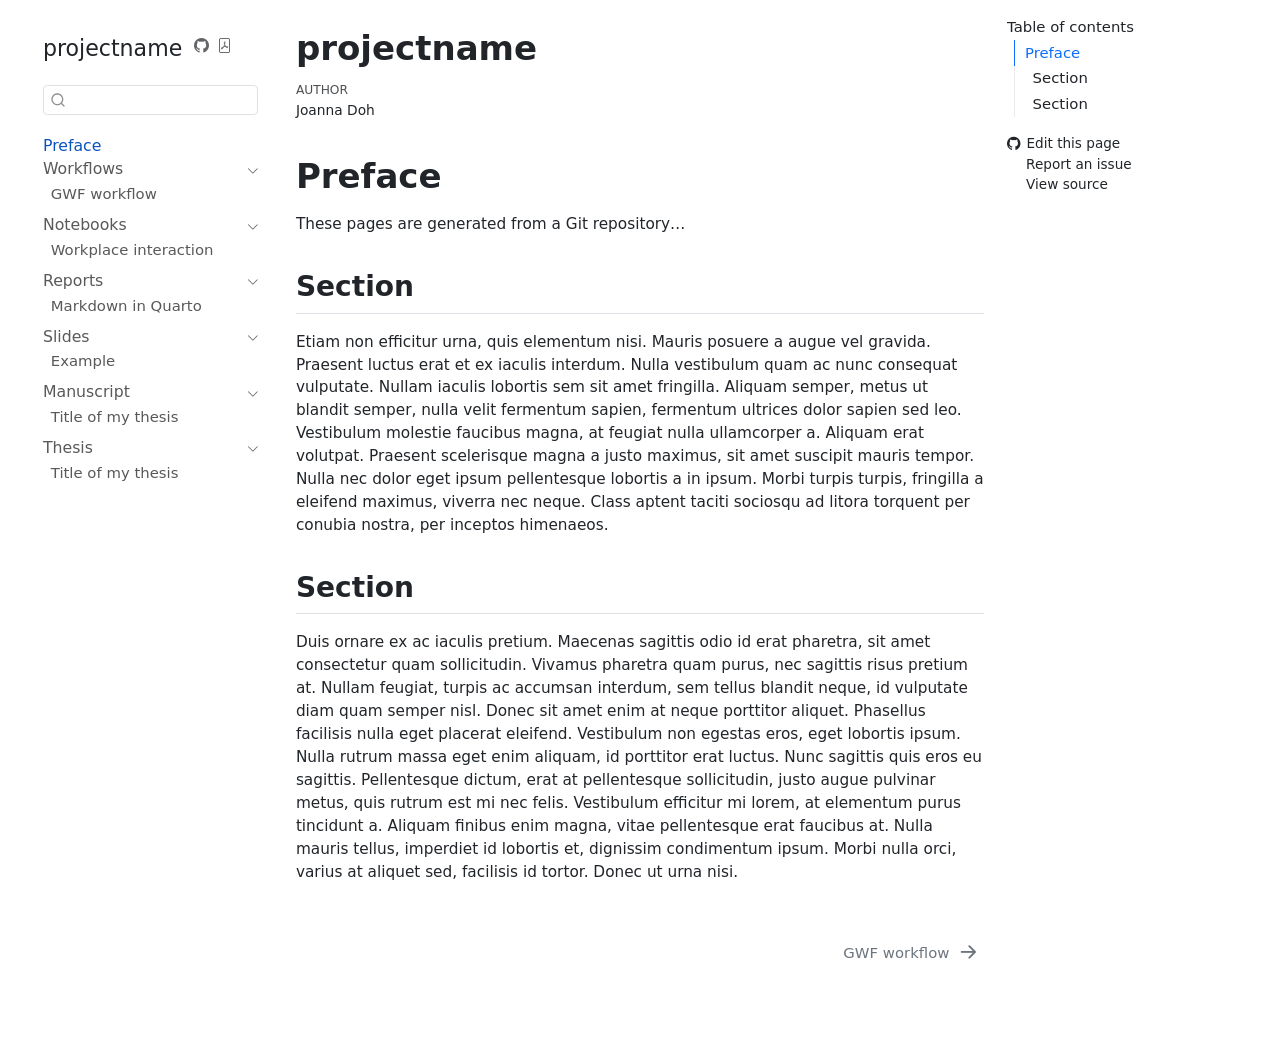
==== index.html @ 57164641 "Initialize gh-pages" ====
<!DOCTYPE html>
<html xmlns="http://www.w3.org/1999/xhtml" lang="en" xml:lang="en"><head>

<meta charset="utf-8">
<meta name="generator" content="quarto-1.6.39">

<meta name="viewport" content="width=device-width, initial-scale=1.0, user-scalable=yes">

<meta name="author" content="Joanna Doh">

<title>projectname</title>
<style>
code{white-space: pre-wrap;}
span.smallcaps{font-variant: small-caps;}
div.columns{display: flex; gap: min(4vw, 1.5em);}
div.column{flex: auto; overflow-x: auto;}
div.hanging-indent{margin-left: 1.5em; text-indent: -1.5em;}
ul.task-list{list-style: none;}
ul.task-list li input[type="checkbox"] {
  width: 0.8em;
  margin: 0 0.8em 0.2em -1em; /* quarto-specific, see https://github.com/quarto-dev/quarto-cli/issues/4556 */ 
  vertical-align: middle;
}
</style>


<script src="site_libs/quarto-nav/quarto-nav.js"></script>
<script src="site_libs/quarto-nav/headroom.min.js"></script>
<script src="site_libs/clipboard/clipboard.min.js"></script>
<script src="site_libs/quarto-search/autocomplete.umd.js"></script>
<script src="site_libs/quarto-search/fuse.min.js"></script>
<script src="site_libs/quarto-search/quarto-search.js"></script>
<meta name="quarto:offset" content="./">
<link href="./workflow.html" rel="next">
<script src="site_libs/quarto-html/quarto.js"></script>
<script src="site_libs/quarto-html/popper.min.js"></script>
<script src="site_libs/quarto-html/tippy.umd.min.js"></script>
<script src="site_libs/quarto-html/anchor.min.js"></script>
<link href="site_libs/quarto-html/tippy.css" rel="stylesheet">
<link href="site_libs/quarto-html/quarto-syntax-highlighting-e26003cea8cd680ca0c55a263523d882.css" rel="stylesheet" id="quarto-text-highlighting-styles">
<script src="site_libs/bootstrap/bootstrap.min.js"></script>
<link href="site_libs/bootstrap/bootstrap-icons.css" rel="stylesheet">
<link href="site_libs/bootstrap/bootstrap-42fe6902d9bc97920db93319f8ebf48e.min.css" rel="stylesheet" append-hash="true" id="quarto-bootstrap" data-mode="light">
<script id="quarto-search-options" type="application/json">{
  "location": "sidebar",
  "copy-button": false,
  "collapse-after": 3,
  "panel-placement": "start",
  "type": "textbox",
  "limit": 50,
  "keyboard-shortcut": [
    "f",
    "/",
    "s"
  ],
  "show-item-context": false,
  "language": {
    "search-no-results-text": "No results",
    "search-matching-documents-text": "matching documents",
    "search-copy-link-title": "Copy link to search",
    "search-hide-matches-text": "Hide additional matches",
    "search-more-match-text": "more match in this document",
    "search-more-matches-text": "more matches in this document",
    "search-clear-button-title": "Clear",
    "search-text-placeholder": "",
    "search-detached-cancel-button-title": "Cancel",
    "search-submit-button-title": "Submit",
    "search-label": "Search"
  }
}</script>
<script async="" src="https://hypothes.is/embed.js"></script>
<script>
  window.document.addEventListener("DOMContentLoaded", function (_event) {
    document.body.classList.add('hypothesis-enabled');
  });
</script>


</head>

<body class="nav-sidebar floating">

<div id="quarto-search-results"></div>
  <header id="quarto-header" class="headroom fixed-top">
  <nav class="quarto-secondary-nav">
    <div class="container-fluid d-flex">
      <button type="button" class="quarto-btn-toggle btn" data-bs-toggle="collapse" role="button" data-bs-target=".quarto-sidebar-collapse-item" aria-controls="quarto-sidebar" aria-expanded="false" aria-label="Toggle sidebar navigation" onclick="if (window.quartoToggleHeadroom) { window.quartoToggleHeadroom(); }">
        <i class="bi bi-layout-text-sidebar-reverse"></i>
      </button>
        <nav class="quarto-page-breadcrumbs" aria-label="breadcrumb"><ol class="breadcrumb"><li class="breadcrumb-item"><a href="./index.html">Preface</a></li></ol></nav>
        <a class="flex-grow-1" role="navigation" data-bs-toggle="collapse" data-bs-target=".quarto-sidebar-collapse-item" aria-controls="quarto-sidebar" aria-expanded="false" aria-label="Toggle sidebar navigation" onclick="if (window.quartoToggleHeadroom) { window.quartoToggleHeadroom(); }">      
        </a>
      <button type="button" class="btn quarto-search-button" aria-label="Search" onclick="window.quartoOpenSearch();">
        <i class="bi bi-search"></i>
      </button>
    </div>
  </nav>
</header>
<!-- content -->
<div id="quarto-content" class="quarto-container page-columns page-rows-contents page-layout-article">
<!-- sidebar -->
  <nav id="quarto-sidebar" class="sidebar collapse collapse-horizontal quarto-sidebar-collapse-item sidebar-navigation floating overflow-auto">
    <div class="pt-lg-2 mt-2 text-left sidebar-header">
    <div class="sidebar-title mb-0 py-0">
      <a href="./">projectname</a> 
        <div class="sidebar-tools-main">
    <a href="https://github.com/munch-group/projectname" title="Source Code" class="quarto-navigation-tool px-1" aria-label="Source Code"><i class="bi bi-github"></i></a>
    <a href="./projectname.pdf" title="Download PDF" class="quarto-navigation-tool px-1" aria-label="Download PDF"><i class="bi bi-file-pdf"></i></a>
</div>
    </div>
      </div>
        <div class="mt-2 flex-shrink-0 align-items-center">
        <div class="sidebar-search">
        <div id="quarto-search" class="" title="Search"></div>
        </div>
        </div>
    <div class="sidebar-menu-container"> 
    <ul class="list-unstyled mt-1">
        <li class="sidebar-item">
  <div class="sidebar-item-container"> 
  <a href="./index.html" class="sidebar-item-text sidebar-link active">
 <span class="menu-text">Preface</span></a>
  </div>
</li>
        <li class="sidebar-item sidebar-item-section">
      <div class="sidebar-item-container"> 
            <a class="sidebar-item-text sidebar-link text-start" data-bs-toggle="collapse" data-bs-target="#quarto-sidebar-section-1" role="navigation" aria-expanded="true">
 <span class="menu-text">Workflows</span></a>
          <a class="sidebar-item-toggle text-start" data-bs-toggle="collapse" data-bs-target="#quarto-sidebar-section-1" role="navigation" aria-expanded="true" aria-label="Toggle section">
            <i class="bi bi-chevron-right ms-2"></i>
          </a> 
      </div>
      <ul id="quarto-sidebar-section-1" class="collapse list-unstyled sidebar-section depth1 show">  
          <li class="sidebar-item">
  <div class="sidebar-item-container"> 
  <a href="./workflow.html" class="sidebar-item-text sidebar-link"><span class="chapter-title">GWF workflow</span></a>
  </div>
</li>
      </ul>
  </li>
        <li class="sidebar-item sidebar-item-section">
      <div class="sidebar-item-container"> 
            <a class="sidebar-item-text sidebar-link text-start" data-bs-toggle="collapse" data-bs-target="#quarto-sidebar-section-2" role="navigation" aria-expanded="true">
 <span class="menu-text">Notebooks</span></a>
          <a class="sidebar-item-toggle text-start" data-bs-toggle="collapse" data-bs-target="#quarto-sidebar-section-2" role="navigation" aria-expanded="true" aria-label="Toggle section">
            <i class="bi bi-chevron-right ms-2"></i>
          </a> 
      </div>
      <ul id="quarto-sidebar-section-2" class="collapse list-unstyled sidebar-section depth1 show">  
          <li class="sidebar-item">
  <div class="sidebar-item-container"> 
  <a href="./notebooks/example.html" class="sidebar-item-text sidebar-link"><span class="chapter-title">Workplace interaction</span></a>
  </div>
</li>
      </ul>
  </li>
        <li class="sidebar-item sidebar-item-section">
      <div class="sidebar-item-container"> 
            <a class="sidebar-item-text sidebar-link text-start" data-bs-toggle="collapse" data-bs-target="#quarto-sidebar-section-3" role="navigation" aria-expanded="true">
 <span class="menu-text">Reports</span></a>
          <a class="sidebar-item-toggle text-start" data-bs-toggle="collapse" data-bs-target="#quarto-sidebar-section-3" role="navigation" aria-expanded="true" aria-label="Toggle section">
            <i class="bi bi-chevron-right ms-2"></i>
          </a> 
      </div>
      <ul id="quarto-sidebar-section-3" class="collapse list-unstyled sidebar-section depth1 show">  
          <li class="sidebar-item">
  <div class="sidebar-item-container"> 
  <a href="./reports/example.html" class="sidebar-item-text sidebar-link"><span class="chapter-title">Markdown in Quarto</span></a>
  </div>
</li>
      </ul>
  </li>
        <li class="sidebar-item sidebar-item-section">
      <div class="sidebar-item-container"> 
            <a class="sidebar-item-text sidebar-link text-start" data-bs-toggle="collapse" data-bs-target="#quarto-sidebar-section-4" role="navigation" aria-expanded="true">
 <span class="menu-text">Slides</span></a>
          <a class="sidebar-item-toggle text-start" data-bs-toggle="collapse" data-bs-target="#quarto-sidebar-section-4" role="navigation" aria-expanded="true" aria-label="Toggle section">
            <i class="bi bi-chevron-right ms-2"></i>
          </a> 
      </div>
      <ul id="quarto-sidebar-section-4" class="collapse list-unstyled sidebar-section depth1 show">  
          <li class="sidebar-item">
  <div class="sidebar-item-container"> 
  <a href="./slides/index.html" class="sidebar-item-text sidebar-link"><span class="chapter-title">Example</span></a>
  </div>
</li>
      </ul>
  </li>
        <li class="sidebar-item sidebar-item-section">
      <div class="sidebar-item-container"> 
            <a class="sidebar-item-text sidebar-link text-start" data-bs-toggle="collapse" data-bs-target="#quarto-sidebar-section-5" role="navigation" aria-expanded="true">
 <span class="menu-text">Manuscript</span></a>
          <a class="sidebar-item-toggle text-start" data-bs-toggle="collapse" data-bs-target="#quarto-sidebar-section-5" role="navigation" aria-expanded="true" aria-label="Toggle section">
            <i class="bi bi-chevron-right ms-2"></i>
          </a> 
      </div>
      <ul id="quarto-sidebar-section-5" class="collapse list-unstyled sidebar-section depth1 show">  
          <li class="sidebar-item">
  <div class="sidebar-item-container"> 
  <a href="./manuscript/index.html" class="sidebar-item-text sidebar-link"><span class="chapter-title">Title of my thesis</span></a>
  </div>
</li>
      </ul>
  </li>
        <li class="sidebar-item sidebar-item-section">
      <div class="sidebar-item-container"> 
            <a class="sidebar-item-text sidebar-link text-start" data-bs-toggle="collapse" data-bs-target="#quarto-sidebar-section-6" role="navigation" aria-expanded="true">
 <span class="menu-text">Thesis</span></a>
          <a class="sidebar-item-toggle text-start" data-bs-toggle="collapse" data-bs-target="#quarto-sidebar-section-6" role="navigation" aria-expanded="true" aria-label="Toggle section">
            <i class="bi bi-chevron-right ms-2"></i>
          </a> 
      </div>
      <ul id="quarto-sidebar-section-6" class="collapse list-unstyled sidebar-section depth1 show">  
          <li class="sidebar-item">
  <div class="sidebar-item-container"> 
  <a href="./thesis/index.html" class="sidebar-item-text sidebar-link"><span class="chapter-title">Title of my thesis</span></a>
  </div>
</li>
      </ul>
  </li>
    </ul>
    </div>
</nav>
<div id="quarto-sidebar-glass" class="quarto-sidebar-collapse-item" data-bs-toggle="collapse" data-bs-target=".quarto-sidebar-collapse-item"></div>
<!-- margin-sidebar -->
    <div id="quarto-margin-sidebar" class="sidebar margin-sidebar">
        <nav id="TOC" role="doc-toc" class="toc-active">
    <h2 id="toc-title">Table of contents</h2>
   
  <ul class="collapse">
  <li><a href="#preface" id="toc-preface" class="nav-link active" data-scroll-target="#preface">Preface</a>
  <ul class="collapse">
  <li><a href="#section" id="toc-section" class="nav-link" data-scroll-target="#section">Section</a></li>
  <li><a href="#section-1" id="toc-section-1" class="nav-link" data-scroll-target="#section-1">Section</a></li>
  </ul></li>
  </ul>
<div class="toc-actions"><ul class="collapse"><li><a href="https://github.com/munch-group/projectname/edit/main/index.qmd" class="toc-action"><i class="bi bi-github"></i>Edit this page</a></li><li><a href="https://github.com/munch-group/projectname/issues/new" class="toc-action"><i class="bi empty"></i>Report an issue</a></li><li><a href="https://github.com/munch-group/projectname/blob/main/index.qmd" class="toc-action"><i class="bi empty"></i>View source</a></li></ul></div></nav>
    </div>
<!-- main -->
<main class="content" id="quarto-document-content">

<header id="title-block-header" class="quarto-title-block default">
<div class="quarto-title">
<h1 class="title">projectname</h1>
</div>



<div class="quarto-title-meta">

    <div>
    <div class="quarto-title-meta-heading">Author</div>
    <div class="quarto-title-meta-contents">
             <p>Joanna Doh </p>
          </div>
  </div>
    
  
    
  </div>
  


</header>


<!-- ---
title: About
author: My Name
date: 'April 25nd, 2024'
format:
 html:
  code-fold: true
--- -->
<section id="preface" class="level1 unnumbered noexport">
<h1 class="unnumbered noexport">Preface</h1>
<p>These pages are generated from a Git repository…</p>
<section id="section" class="level2 unnumbered noexport">
<h2 class="unnumbered noexport anchored" data-anchor-id="section">Section</h2>
<p>Etiam non efficitur urna, quis elementum nisi. Mauris posuere a augue vel gravida. Praesent luctus erat et ex iaculis interdum. Nulla vestibulum quam ac nunc consequat vulputate. Nullam iaculis lobortis sem sit amet fringilla. Aliquam semper, metus ut blandit semper, nulla velit fermentum sapien, fermentum ultrices dolor sapien sed leo. Vestibulum molestie faucibus magna, at feugiat nulla ullamcorper a. Aliquam erat volutpat. Praesent scelerisque magna a justo maximus, sit amet suscipit mauris tempor. Nulla nec dolor eget ipsum pellentesque lobortis a in ipsum. Morbi turpis turpis, fringilla a eleifend maximus, viverra nec neque. Class aptent taciti sociosqu ad litora torquent per conubia nostra, per inceptos himenaeos.</p>
</section>
<section id="section-1" class="level2 unnumbered noexport">
<h2 class="unnumbered noexport anchored" data-anchor-id="section-1">Section</h2>
<p>Duis ornare ex ac iaculis pretium. Maecenas sagittis odio id erat pharetra, sit amet consectetur quam sollicitudin. Vivamus pharetra quam purus, nec sagittis risus pretium at. Nullam feugiat, turpis ac accumsan interdum, sem tellus blandit neque, id vulputate diam quam semper nisl. Donec sit amet enim at neque porttitor aliquet. Phasellus facilisis nulla eget placerat eleifend. Vestibulum non egestas eros, eget lobortis ipsum. Nulla rutrum massa eget enim aliquam, id porttitor erat luctus. Nunc sagittis quis eros eu sagittis. Pellentesque dictum, erat at pellentesque sollicitudin, justo augue pulvinar metus, quis rutrum est mi nec felis. Vestibulum efficitur mi lorem, at elementum purus tincidunt a. Aliquam finibus enim magna, vitae pellentesque erat faucibus at. Nulla mauris tellus, imperdiet id lobortis et, dignissim condimentum ipsum. Morbi nulla orci, varius at aliquet sed, facilisis id tortor. Donec ut urna nisi.</p>


</section>
</section>

</main> <!-- /main -->
<script id="quarto-html-after-body" type="application/javascript">
window.document.addEventListener("DOMContentLoaded", function (event) {
  const toggleBodyColorMode = (bsSheetEl) => {
    const mode = bsSheetEl.getAttribute("data-mode");
    const bodyEl = window.document.querySelector("body");
    if (mode === "dark") {
      bodyEl.classList.add("quarto-dark");
      bodyEl.classList.remove("quarto-light");
    } else {
      bodyEl.classList.add("quarto-light");
      bodyEl.classList.remove("quarto-dark");
    }
  }
  const toggleBodyColorPrimary = () => {
    const bsSheetEl = window.document.querySelector("link#quarto-bootstrap");
    if (bsSheetEl) {
      toggleBodyColorMode(bsSheetEl);
    }
  }
  toggleBodyColorPrimary();  
  const icon = "";
  const anchorJS = new window.AnchorJS();
  anchorJS.options = {
    placement: 'right',
    icon: icon
  };
  anchorJS.add('.anchored');
  const isCodeAnnotation = (el) => {
    for (const clz of el.classList) {
      if (clz.startsWith('code-annotation-')) {                     
        return true;
      }
    }
    return false;
  }
  const onCopySuccess = function(e) {
    // button target
    const button = e.trigger;
    // don't keep focus
    button.blur();
    // flash "checked"
    button.classList.add('code-copy-button-checked');
    var currentTitle = button.getAttribute("title");
    button.setAttribute("title", "Copied!");
    let tooltip;
    if (window.bootstrap) {
      button.setAttribute("data-bs-toggle", "tooltip");
      button.setAttribute("data-bs-placement", "left");
      button.setAttribute("data-bs-title", "Copied!");
      tooltip = new bootstrap.Tooltip(button, 
        { trigger: "manual", 
          customClass: "code-copy-button-tooltip",
          offset: [0, -8]});
      tooltip.show();    
    }
    setTimeout(function() {
      if (tooltip) {
        tooltip.hide();
        button.removeAttribute("data-bs-title");
        button.removeAttribute("data-bs-toggle");
        button.removeAttribute("data-bs-placement");
      }
      button.setAttribute("title", currentTitle);
      button.classList.remove('code-copy-button-checked');
    }, 1000);
    // clear code selection
    e.clearSelection();
  }
  const getTextToCopy = function(trigger) {
      const codeEl = trigger.previousElementSibling.cloneNode(true);
      for (const childEl of codeEl.children) {
        if (isCodeAnnotation(childEl)) {
          childEl.remove();
        }
      }
      return codeEl.innerText;
  }
  const clipboard = new window.ClipboardJS('.code-copy-button:not([data-in-quarto-modal])', {
    text: getTextToCopy
  });
  clipboard.on('success', onCopySuccess);
  if (window.document.getElementById('quarto-embedded-source-code-modal')) {
    const clipboardModal = new window.ClipboardJS('.code-copy-button[data-in-quarto-modal]', {
      text: getTextToCopy,
      container: window.document.getElementById('quarto-embedded-source-code-modal')
    });
    clipboardModal.on('success', onCopySuccess);
  }
    var localhostRegex = new RegExp(/^(?:http|https):\/\/localhost\:?[0-9]*\//);
    var mailtoRegex = new RegExp(/^mailto:/);
      var filterRegex = new RegExp('/' + window.location.host + '/');
    var isInternal = (href) => {
        return filterRegex.test(href) || localhostRegex.test(href) || mailtoRegex.test(href);
    }
    // Inspect non-navigation links and adorn them if external
 	var links = window.document.querySelectorAll('a[href]:not(.nav-link):not(.navbar-brand):not(.toc-action):not(.sidebar-link):not(.sidebar-item-toggle):not(.pagination-link):not(.no-external):not([aria-hidden]):not(.dropdown-item):not(.quarto-navigation-tool):not(.about-link)');
    for (var i=0; i<links.length; i++) {
      const link = links[i];
      if (!isInternal(link.href)) {
        // undo the damage that might have been done by quarto-nav.js in the case of
        // links that we want to consider external
        if (link.dataset.originalHref !== undefined) {
          link.href = link.dataset.originalHref;
        }
      }
    }
  function tippyHover(el, contentFn, onTriggerFn, onUntriggerFn) {
    const config = {
      allowHTML: true,
      maxWidth: 500,
      delay: 100,
      arrow: false,
      appendTo: function(el) {
          return el.parentElement;
      },
      interactive: true,
      interactiveBorder: 10,
      theme: 'quarto',
      placement: 'bottom-start',
    };
    if (contentFn) {
      config.content = contentFn;
    }
    if (onTriggerFn) {
      config.onTrigger = onTriggerFn;
    }
    if (onUntriggerFn) {
      config.onUntrigger = onUntriggerFn;
    }
    window.tippy(el, config); 
  }
  const noterefs = window.document.querySelectorAll('a[role="doc-noteref"]');
  for (var i=0; i<noterefs.length; i++) {
    const ref = noterefs[i];
    tippyHover(ref, function() {
      // use id or data attribute instead here
      let href = ref.getAttribute('data-footnote-href') || ref.getAttribute('href');
      try { href = new URL(href).hash; } catch {}
      const id = href.replace(/^#\/?/, "");
      const note = window.document.getElementById(id);
      if (note) {
        return note.innerHTML;
      } else {
        return "";
      }
    });
  }
  const xrefs = window.document.querySelectorAll('a.quarto-xref');
  const processXRef = (id, note) => {
    // Strip column container classes
    const stripColumnClz = (el) => {
      el.classList.remove("page-full", "page-columns");
      if (el.children) {
        for (const child of el.children) {
          stripColumnClz(child);
        }
      }
    }
    stripColumnClz(note)
    if (id === null || id.startsWith('sec-')) {
      // Special case sections, only their first couple elements
      const container = document.createElement("div");
      if (note.children && note.children.length > 2) {
        container.appendChild(note.children[0].cloneNode(true));
        for (let i = 1; i < note.children.length; i++) {
          const child = note.children[i];
          if (child.tagName === "P" && child.innerText === "") {
            continue;
          } else {
            container.appendChild(child.cloneNode(true));
            break;
          }
        }
        if (window.Quarto?.typesetMath) {
          window.Quarto.typesetMath(container);
        }
        return container.innerHTML
      } else {
        if (window.Quarto?.typesetMath) {
          window.Quarto.typesetMath(note);
        }
        return note.innerHTML;
      }
    } else {
      // Remove any anchor links if they are present
      const anchorLink = note.querySelector('a.anchorjs-link');
      if (anchorLink) {
        anchorLink.remove();
      }
      if (window.Quarto?.typesetMath) {
        window.Quarto.typesetMath(note);
      }
      if (note.classList.contains("callout")) {
        return note.outerHTML;
      } else {
        return note.innerHTML;
      }
    }
  }
  for (var i=0; i<xrefs.length; i++) {
    const xref = xrefs[i];
    tippyHover(xref, undefined, function(instance) {
      instance.disable();
      let url = xref.getAttribute('href');
      let hash = undefined; 
      if (url.startsWith('#')) {
        hash = url;
      } else {
        try { hash = new URL(url).hash; } catch {}
      }
      if (hash) {
        const id = hash.replace(/^#\/?/, "");
        const note = window.document.getElementById(id);
        if (note !== null) {
          try {
            const html = processXRef(id, note.cloneNode(true));
            instance.setContent(html);
          } finally {
            instance.enable();
            instance.show();
          }
        } else {
          // See if we can fetch this
          fetch(url.split('#')[0])
          .then(res => res.text())
          .then(html => {
            const parser = new DOMParser();
            const htmlDoc = parser.parseFromString(html, "text/html");
            const note = htmlDoc.getElementById(id);
            if (note !== null) {
              const html = processXRef(id, note);
              instance.setContent(html);
            } 
          }).finally(() => {
            instance.enable();
            instance.show();
          });
        }
      } else {
        // See if we can fetch a full url (with no hash to target)
        // This is a special case and we should probably do some content thinning / targeting
        fetch(url)
        .then(res => res.text())
        .then(html => {
          const parser = new DOMParser();
          const htmlDoc = parser.parseFromString(html, "text/html");
          const note = htmlDoc.querySelector('main.content');
          if (note !== null) {
            // This should only happen for chapter cross references
            // (since there is no id in the URL)
            // remove the first header
            if (note.children.length > 0 && note.children[0].tagName === "HEADER") {
              note.children[0].remove();
            }
            const html = processXRef(null, note);
            instance.setContent(html);
          } 
        }).finally(() => {
          instance.enable();
          instance.show();
        });
      }
    }, function(instance) {
    });
  }
      let selectedAnnoteEl;
      const selectorForAnnotation = ( cell, annotation) => {
        let cellAttr = 'data-code-cell="' + cell + '"';
        let lineAttr = 'data-code-annotation="' +  annotation + '"';
        const selector = 'span[' + cellAttr + '][' + lineAttr + ']';
        return selector;
      }
      const selectCodeLines = (annoteEl) => {
        const doc = window.document;
        const targetCell = annoteEl.getAttribute("data-target-cell");
        const targetAnnotation = annoteEl.getAttribute("data-target-annotation");
        const annoteSpan = window.document.querySelector(selectorForAnnotation(targetCell, targetAnnotation));
        const lines = annoteSpan.getAttribute("data-code-lines").split(",");
        const lineIds = lines.map((line) => {
          return targetCell + "-" + line;
        })
        let top = null;
        let height = null;
        let parent = null;
        if (lineIds.length > 0) {
            //compute the position of the single el (top and bottom and make a div)
            const el = window.document.getElementById(lineIds[0]);
            top = el.offsetTop;
            height = el.offsetHeight;
            parent = el.parentElement.parentElement;
          if (lineIds.length > 1) {
            const lastEl = window.document.getElementById(lineIds[lineIds.length - 1]);
            const bottom = lastEl.offsetTop + lastEl.offsetHeight;
            height = bottom - top;
          }
          if (top !== null && height !== null && parent !== null) {
            // cook up a div (if necessary) and position it 
            let div = window.document.getElementById("code-annotation-line-highlight");
            if (div === null) {
              div = window.document.createElement("div");
              div.setAttribute("id", "code-annotation-line-highlight");
              div.style.position = 'absolute';
              parent.appendChild(div);
            }
            div.style.top = top - 2 + "px";
            div.style.height = height + 4 + "px";
            div.style.left = 0;
            let gutterDiv = window.document.getElementById("code-annotation-line-highlight-gutter");
            if (gutterDiv === null) {
              gutterDiv = window.document.createElement("div");
              gutterDiv.setAttribute("id", "code-annotation-line-highlight-gutter");
              gutterDiv.style.position = 'absolute';
              const codeCell = window.document.getElementById(targetCell);
              const gutter = codeCell.querySelector('.code-annotation-gutter');
              gutter.appendChild(gutterDiv);
            }
            gutterDiv.style.top = top - 2 + "px";
            gutterDiv.style.height = height + 4 + "px";
          }
          selectedAnnoteEl = annoteEl;
        }
      };
      const unselectCodeLines = () => {
        const elementsIds = ["code-annotation-line-highlight", "code-annotation-line-highlight-gutter"];
        elementsIds.forEach((elId) => {
          const div = window.document.getElementById(elId);
          if (div) {
            div.remove();
          }
        });
        selectedAnnoteEl = undefined;
      };
        // Handle positioning of the toggle
    window.addEventListener(
      "resize",
      throttle(() => {
        elRect = undefined;
        if (selectedAnnoteEl) {
          selectCodeLines(selectedAnnoteEl);
        }
      }, 10)
    );
    function throttle(fn, ms) {
    let throttle = false;
    let timer;
      return (...args) => {
        if(!throttle) { // first call gets through
            fn.apply(this, args);
            throttle = true;
        } else { // all the others get throttled
            if(timer) clearTimeout(timer); // cancel #2
            timer = setTimeout(() => {
              fn.apply(this, args);
              timer = throttle = false;
            }, ms);
        }
      };
    }
      // Attach click handler to the DT
      const annoteDls = window.document.querySelectorAll('dt[data-target-cell]');
      for (const annoteDlNode of annoteDls) {
        annoteDlNode.addEventListener('click', (event) => {
          const clickedEl = event.target;
          if (clickedEl !== selectedAnnoteEl) {
            unselectCodeLines();
            const activeEl = window.document.querySelector('dt[data-target-cell].code-annotation-active');
            if (activeEl) {
              activeEl.classList.remove('code-annotation-active');
            }
            selectCodeLines(clickedEl);
            clickedEl.classList.add('code-annotation-active');
          } else {
            // Unselect the line
            unselectCodeLines();
            clickedEl.classList.remove('code-annotation-active');
          }
        });
      }
  const findCites = (el) => {
    const parentEl = el.parentElement;
    if (parentEl) {
      const cites = parentEl.dataset.cites;
      if (cites) {
        return {
          el,
          cites: cites.split(' ')
        };
      } else {
        return findCites(el.parentElement)
      }
    } else {
      return undefined;
    }
  };
  var bibliorefs = window.document.querySelectorAll('a[role="doc-biblioref"]');
  for (var i=0; i<bibliorefs.length; i++) {
    const ref = bibliorefs[i];
    const citeInfo = findCites(ref);
    if (citeInfo) {
      tippyHover(citeInfo.el, function() {
        var popup = window.document.createElement('div');
        citeInfo.cites.forEach(function(cite) {
          var citeDiv = window.document.createElement('div');
          citeDiv.classList.add('hanging-indent');
          citeDiv.classList.add('csl-entry');
          var biblioDiv = window.document.getElementById('ref-' + cite);
          if (biblioDiv) {
            citeDiv.innerHTML = biblioDiv.innerHTML;
          }
          popup.appendChild(citeDiv);
        });
        return popup.innerHTML;
      });
    }
  }
});
</script>
<nav class="page-navigation">
  <div class="nav-page nav-page-previous">
  </div>
  <div class="nav-page nav-page-next">
      <a href="./workflow.html" class="pagination-link" aria-label="GWF workflow">
        <span class="nav-page-text"><span class="chapter-title">GWF workflow</span></span> <i class="bi bi-arrow-right-short"></i>
      </a>
  </div>
</nav>
</div> <!-- /content -->




<footer class="footer"><div class="nav-footer"><div class="nav-footer-center"><div class="toc-actions d-sm-block d-md-none"><ul><li><a href="https://github.com/munch-group/projectname/edit/main/index.qmd" class="toc-action"><i class="bi bi-github"></i>Edit this page</a></li><li><a href="https://github.com/munch-group/projectname/issues/new" class="toc-action"><i class="bi empty"></i>Report an issue</a></li><li><a href="https://github.com/munch-group/projectname/blob/main/index.qmd" class="toc-action"><i class="bi empty"></i>View source</a></li></ul></div></div></div></footer></body></html>
---- site_libs/quarto-html/tippy.css ----
.tippy-box[data-animation=fade][data-state=hidden]{opacity:0}[data-tippy-root]{max-width:calc(100vw - 10px)}.tippy-box{position:relative;background-color:#333;color:#fff;border-radius:4px;font-size:14px;line-height:1.4;white-space:normal;outline:0;transition-property:transform,visibility,opacity}.tippy-box[data-placement^=top]>.tippy-arrow{bottom:0}.tippy-box[data-placement^=top]>.tippy-arrow:before{bottom:-7px;left:0;border-width:8px 8px 0;border-top-color:initial;transform-origin:center top}.tippy-box[data-placement^=bottom]>.tippy-arrow{top:0}.tippy-box[data-placement^=bottom]>.tippy-arrow:before{top:-7px;left:0;border-width:0 8px 8px;border-bottom-color:initial;transform-origin:center bottom}.tippy-box[data-placement^=left]>.tippy-arrow{right:0}.tippy-box[data-placement^=left]>.tippy-arrow:before{border-width:8px 0 8px 8px;border-left-color:initial;right:-7px;transform-origin:center left}.tippy-box[data-placement^=right]>.tippy-arrow{left:0}.tippy-box[data-placement^=right]>.tippy-arrow:before{left:-7px;border-width:8px 8px 8px 0;border-right-color:initial;transform-origin:center right}.tippy-box[data-inertia][data-state=visible]{transition-timing-function:cubic-bezier(.54,1.5,.38,1.11)}.tippy-arrow{width:16px;height:16px;color:#333}.tippy-arrow:before{content:"";position:absolute;border-color:transparent;border-style:solid}.tippy-content{position:relative;padding:5px 9px;z-index:1}
---- site_libs/quarto-html/quarto-syntax-highlighting-e26003cea8cd680ca0c55a263523d882.css ----
/* quarto syntax highlight colors */
:root {
  --quarto-hl-ot-color: #003B4F;
  --quarto-hl-at-color: #657422;
  --quarto-hl-ss-color: #20794D;
  --quarto-hl-an-color: #5E5E5E;
  --quarto-hl-fu-color: #4758AB;
  --quarto-hl-st-color: #20794D;
  --quarto-hl-cf-color: #003B4F;
  --quarto-hl-op-color: #5E5E5E;
  --quarto-hl-er-color: #AD0000;
  --quarto-hl-bn-color: #AD0000;
  --quarto-hl-al-color: #AD0000;
  --quarto-hl-va-color: #111111;
  --quarto-hl-bu-color: inherit;
  --quarto-hl-ex-color: inherit;
  --quarto-hl-pp-color: #AD0000;
  --quarto-hl-in-color: #5E5E5E;
  --quarto-hl-vs-color: #20794D;
  --quarto-hl-wa-color: #5E5E5E;
  --quarto-hl-do-color: #5E5E5E;
  --quarto-hl-im-color: #00769E;
  --quarto-hl-ch-color: #20794D;
  --quarto-hl-dt-color: #AD0000;
  --quarto-hl-fl-color: #AD0000;
  --quarto-hl-co-color: #5E5E5E;
  --quarto-hl-cv-color: #5E5E5E;
  --quarto-hl-cn-color: #8f5902;
  --quarto-hl-sc-color: #5E5E5E;
  --quarto-hl-dv-color: #AD0000;
  --quarto-hl-kw-color: #003B4F;
}

/* other quarto variables */
:root {
  --quarto-font-monospace: SFMono-Regular, Menlo, Monaco, Consolas, "Liberation Mono", "Courier New", monospace;
}

pre > code.sourceCode > span {
  color: #003B4F;
}

code span {
  color: #003B4F;
}

code.sourceCode > span {
  color: #003B4F;
}

div.sourceCode,
div.sourceCode pre.sourceCode {
  color: #003B4F;
}

code span.ot {
  color: #003B4F;
  font-style: inherit;
}

code span.at {
  color: #657422;
  font-style: inherit;
}

code span.ss {
  color: #20794D;
  font-style: inherit;
}

code span.an {
  color: #5E5E5E;
  font-style: inherit;
}

code span.fu {
  color: #4758AB;
  font-style: inherit;
}

code span.st {
  color: #20794D;
  font-style: inherit;
}

code span.cf {
  color: #003B4F;
  font-weight: bold;
  font-style: inherit;
}

code span.op {
  color: #5E5E5E;
  font-style: inherit;
}

code span.er {
  color: #AD0000;
  font-style: inherit;
}

code span.bn {
  color: #AD0000;
  font-style: inherit;
}

code span.al {
  color: #AD0000;
  font-style: inherit;
}

code span.va {
  color: #111111;
  font-style: inherit;
}

code span.bu {
  font-style: inherit;
}

code span.ex {
  font-style: inherit;
}

code span.pp {
  color: #AD0000;
  font-style: inherit;
}

code span.in {
  color: #5E5E5E;
  font-style: inherit;
}

code span.vs {
  color: #20794D;
  font-style: inherit;
}

code span.wa {
  color: #5E5E5E;
  font-style: italic;
}

code span.do {
  color: #5E5E5E;
  font-style: italic;
}

code span.im {
  color: #00769E;
  font-style: inherit;
}

code span.ch {
  color: #20794D;
  font-style: inherit;
}

code span.dt {
  color: #AD0000;
  font-style: inherit;
}

code span.fl {
  color: #AD0000;
  font-style: inherit;
}

code span.co {
  color: #5E5E5E;
  font-style: inherit;
}

code span.cv {
  color: #5E5E5E;
  font-style: italic;
}

code span.cn {
  color: #8f5902;
  font-style: inherit;
}

code span.sc {
  color: #5E5E5E;
  font-style: inherit;
}

code span.dv {
  color: #AD0000;
  font-style: inherit;
}

code span.kw {
  color: #003B4F;
  font-weight: bold;
  font-style: inherit;
}

.prevent-inlining {
  content: "</";
}

/*# sourceMappingURL=e90e9ab646ea9b1aaa61e089606e0f97.css.map */
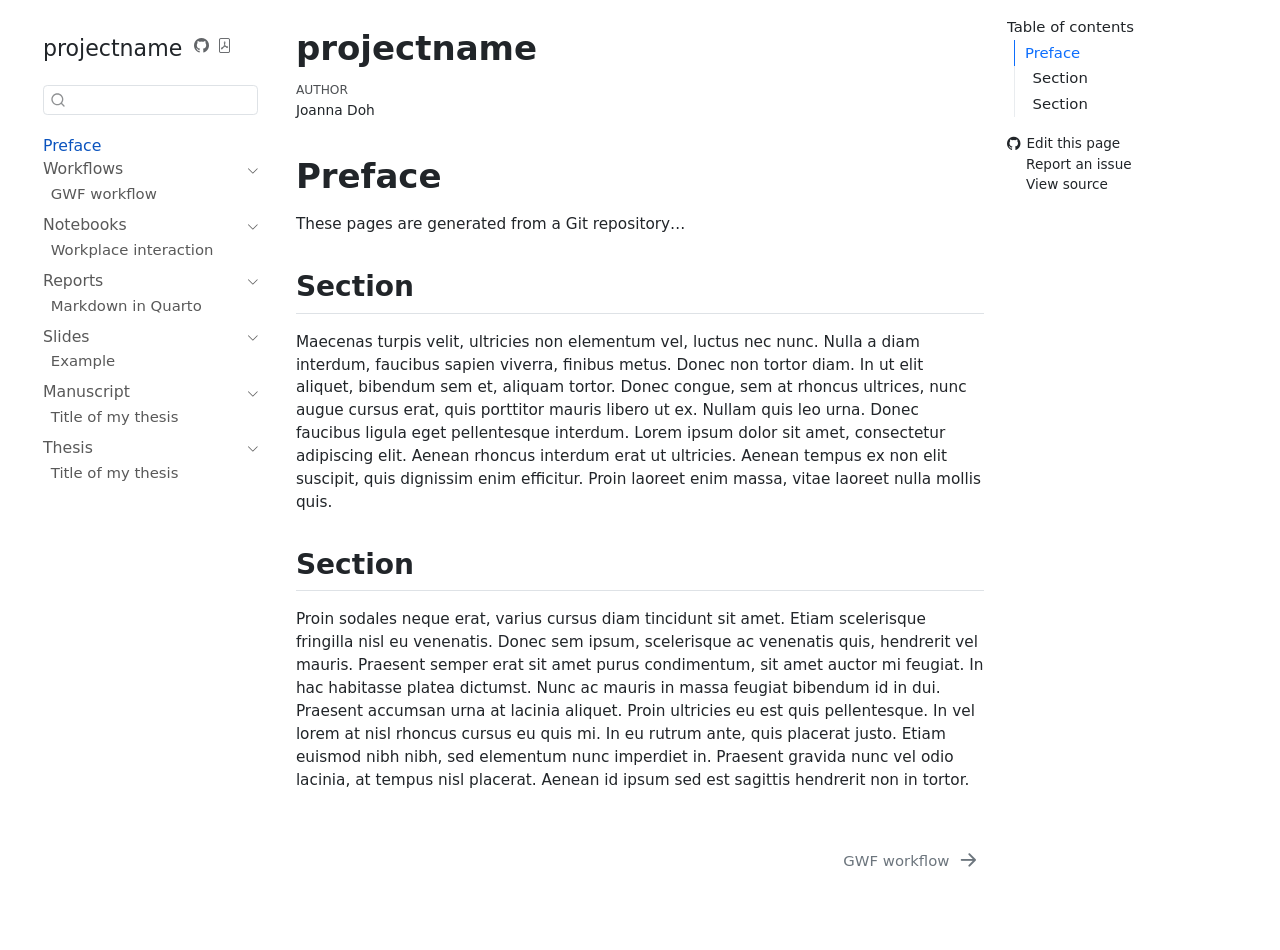
==== commit 97b3cf5d: "Built site for gh-pages" ====
--- a/index.html
+++ b/index.html
@@ -277,11 +277,11 @@
 <p>These pages are generated from a Git repository…</p>
 <section id="section" class="level2 unnumbered noexport">
 <h2 class="unnumbered noexport anchored" data-anchor-id="section">Section</h2>
-<p>Etiam non efficitur urna, quis elementum nisi. Mauris posuere a augue vel gravida. Praesent luctus erat et ex iaculis interdum. Nulla vestibulum quam ac nunc consequat vulputate. Nullam iaculis lobortis sem sit amet fringilla. Aliquam semper, metus ut blandit semper, nulla velit fermentum sapien, fermentum ultrices dolor sapien sed leo. Vestibulum molestie faucibus magna, at feugiat nulla ullamcorper a. Aliquam erat volutpat. Praesent scelerisque magna a justo maximus, sit amet suscipit mauris tempor. Nulla nec dolor eget ipsum pellentesque lobortis a in ipsum. Morbi turpis turpis, fringilla a eleifend maximus, viverra nec neque. Class aptent taciti sociosqu ad litora torquent per conubia nostra, per inceptos himenaeos.</p>
+<p>Maecenas turpis velit, ultricies non elementum vel, luctus nec nunc. Nulla a diam interdum, faucibus sapien viverra, finibus metus. Donec non tortor diam. In ut elit aliquet, bibendum sem et, aliquam tortor. Donec congue, sem at rhoncus ultrices, nunc augue cursus erat, quis porttitor mauris libero ut ex. Nullam quis leo urna. Donec faucibus ligula eget pellentesque interdum. Lorem ipsum dolor sit amet, consectetur adipiscing elit. Aenean rhoncus interdum erat ut ultricies. Aenean tempus ex non elit suscipit, quis dignissim enim efficitur. Proin laoreet enim massa, vitae laoreet nulla mollis quis.</p>
 </section>
 <section id="section-1" class="level2 unnumbered noexport">
 <h2 class="unnumbered noexport anchored" data-anchor-id="section-1">Section</h2>
-<p>Duis ornare ex ac iaculis pretium. Maecenas sagittis odio id erat pharetra, sit amet consectetur quam sollicitudin. Vivamus pharetra quam purus, nec sagittis risus pretium at. Nullam feugiat, turpis ac accumsan interdum, sem tellus blandit neque, id vulputate diam quam semper nisl. Donec sit amet enim at neque porttitor aliquet. Phasellus facilisis nulla eget placerat eleifend. Vestibulum non egestas eros, eget lobortis ipsum. Nulla rutrum massa eget enim aliquam, id porttitor erat luctus. Nunc sagittis quis eros eu sagittis. Pellentesque dictum, erat at pellentesque sollicitudin, justo augue pulvinar metus, quis rutrum est mi nec felis. Vestibulum efficitur mi lorem, at elementum purus tincidunt a. Aliquam finibus enim magna, vitae pellentesque erat faucibus at. Nulla mauris tellus, imperdiet id lobortis et, dignissim condimentum ipsum. Morbi nulla orci, varius at aliquet sed, facilisis id tortor. Donec ut urna nisi.</p>
+<p>Proin sodales neque erat, varius cursus diam tincidunt sit amet. Etiam scelerisque fringilla nisl eu venenatis. Donec sem ipsum, scelerisque ac venenatis quis, hendrerit vel mauris. Praesent semper erat sit amet purus condimentum, sit amet auctor mi feugiat. In hac habitasse platea dictumst. Nunc ac mauris in massa feugiat bibendum id in dui. Praesent accumsan urna at lacinia aliquet. Proin ultricies eu est quis pellentesque. In vel lorem at nisl rhoncus cursus eu quis mi. In eu rutrum ante, quis placerat justo. Etiam euismod nibh nibh, sed elementum nunc imperdiet in. Praesent gravida nunc vel odio lacinia, at tempus nisl placerat. Aenean id ipsum sed est sagittis hendrerit non in tortor.</p>
 
 
 </section>
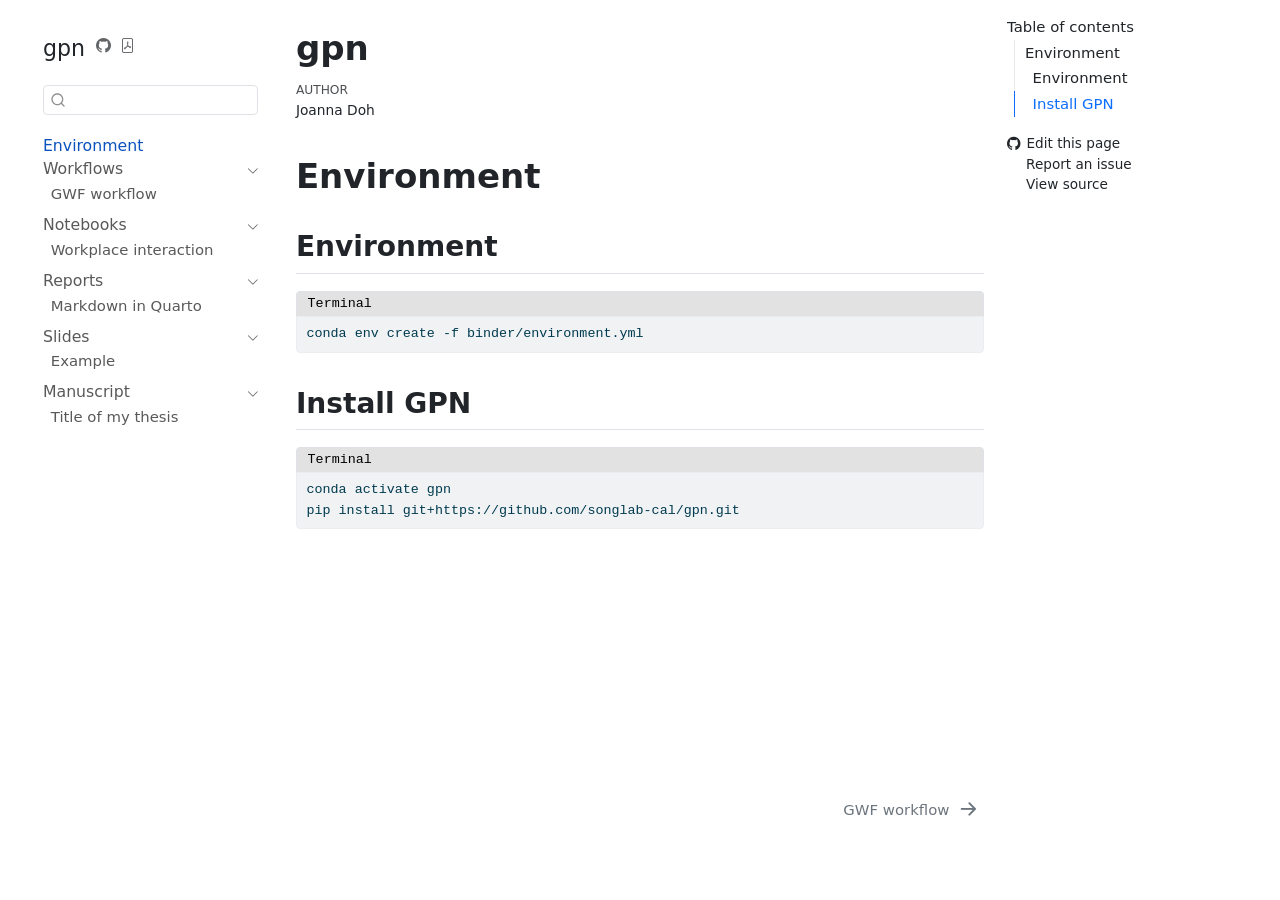
==== commit 0b3b4e5b: "Built site for gh-pages" ====
--- a/index.html
+++ b/index.html
@@ -8,7 +8,7 @@
 
 <meta name="author" content="Joanna Doh">
 
-<title>projectname</title>
+<title>gpn</title>
 <style>
 code{white-space: pre-wrap;}
 span.smallcaps{font-variant: small-caps;}
@@ -20,6 +20,40 @@
   width: 0.8em;
   margin: 0 0.8em 0.2em -1em; /* quarto-specific, see https://github.com/quarto-dev/quarto-cli/issues/4556 */ 
   vertical-align: middle;
+}
+/* CSS for syntax highlighting */
+pre > code.sourceCode { white-space: pre; position: relative; }
+pre > code.sourceCode > span { line-height: 1.25; }
+pre > code.sourceCode > span:empty { height: 1.2em; }
+.sourceCode { overflow: visible; }
+code.sourceCode > span { color: inherit; text-decoration: inherit; }
+div.sourceCode { margin: 1em 0; }
+pre.sourceCode { margin: 0; }
+@media screen {
+div.sourceCode { overflow: auto; }
+}
+@media print {
+pre > code.sourceCode { white-space: pre-wrap; }
+pre > code.sourceCode > span { display: inline-block; text-indent: -5em; padding-left: 5em; }
+}
+pre.numberSource code
+  { counter-reset: source-line 0; }
+pre.numberSource code > span
+  { position: relative; left: -4em; counter-increment: source-line; }
+pre.numberSource code > span > a:first-child::before
+  { content: counter(source-line);
+    position: relative; left: -1em; text-align: right; vertical-align: baseline;
+    border: none; display: inline-block;
+    -webkit-touch-callout: none; -webkit-user-select: none;
+    -khtml-user-select: none; -moz-user-select: none;
+    -ms-user-select: none; user-select: none;
+    padding: 0 4px; width: 4em;
+  }
+pre.numberSource { margin-left: 3em;  padding-left: 4px; }
+div.sourceCode
+  {   }
+@media screen {
+pre > code.sourceCode > span > a:first-child::before { text-decoration: underline; }
 }
 </style>
 
@@ -87,7 +121,7 @@
       <button type="button" class="quarto-btn-toggle btn" data-bs-toggle="collapse" role="button" data-bs-target=".quarto-sidebar-collapse-item" aria-controls="quarto-sidebar" aria-expanded="false" aria-label="Toggle sidebar navigation" onclick="if (window.quartoToggleHeadroom) { window.quartoToggleHeadroom(); }">
         <i class="bi bi-layout-text-sidebar-reverse"></i>
       </button>
-        <nav class="quarto-page-breadcrumbs" aria-label="breadcrumb"><ol class="breadcrumb"><li class="breadcrumb-item"><a href="./index.html">Preface</a></li></ol></nav>
+        <nav class="quarto-page-breadcrumbs" aria-label="breadcrumb"><ol class="breadcrumb"><li class="breadcrumb-item"><a href="./index.html">Environment</a></li></ol></nav>
         <a class="flex-grow-1" role="navigation" data-bs-toggle="collapse" data-bs-target=".quarto-sidebar-collapse-item" aria-controls="quarto-sidebar" aria-expanded="false" aria-label="Toggle sidebar navigation" onclick="if (window.quartoToggleHeadroom) { window.quartoToggleHeadroom(); }">      
         </a>
       <button type="button" class="btn quarto-search-button" aria-label="Search" onclick="window.quartoOpenSearch();">
@@ -102,10 +136,10 @@
   <nav id="quarto-sidebar" class="sidebar collapse collapse-horizontal quarto-sidebar-collapse-item sidebar-navigation floating overflow-auto">
     <div class="pt-lg-2 mt-2 text-left sidebar-header">
     <div class="sidebar-title mb-0 py-0">
-      <a href="./">projectname</a> 
+      <a href="./">gpn</a> 
         <div class="sidebar-tools-main">
-    <a href="https://github.com/munch-group/projectname" title="Source Code" class="quarto-navigation-tool px-1" aria-label="Source Code"><i class="bi bi-github"></i></a>
-    <a href="./projectname.pdf" title="Download PDF" class="quarto-navigation-tool px-1" aria-label="Download PDF"><i class="bi bi-file-pdf"></i></a>
+    <a href="https://github.com/munch-group/gpn" title="Source Code" class="quarto-navigation-tool px-1" aria-label="Source Code"><i class="bi bi-github"></i></a>
+    <a href="./gpn.pdf" title="Download PDF" class="quarto-navigation-tool px-1" aria-label="Download PDF"><i class="bi bi-file-pdf"></i></a>
 </div>
     </div>
       </div>
@@ -119,7 +153,7 @@
         <li class="sidebar-item">
   <div class="sidebar-item-container"> 
   <a href="./index.html" class="sidebar-item-text sidebar-link active">
- <span class="menu-text">Preface</span></a>
+ <span class="menu-text">Environment</span></a>
   </div>
 </li>
         <li class="sidebar-item sidebar-item-section">
@@ -202,22 +236,6 @@
 </li>
       </ul>
   </li>
-        <li class="sidebar-item sidebar-item-section">
-      <div class="sidebar-item-container"> 
-            <a class="sidebar-item-text sidebar-link text-start" data-bs-toggle="collapse" data-bs-target="#quarto-sidebar-section-6" role="navigation" aria-expanded="true">
- <span class="menu-text">Thesis</span></a>
-          <a class="sidebar-item-toggle text-start" data-bs-toggle="collapse" data-bs-target="#quarto-sidebar-section-6" role="navigation" aria-expanded="true" aria-label="Toggle section">
-            <i class="bi bi-chevron-right ms-2"></i>
-          </a> 
-      </div>
-      <ul id="quarto-sidebar-section-6" class="collapse list-unstyled sidebar-section depth1 show">  
-          <li class="sidebar-item">
-  <div class="sidebar-item-container"> 
-  <a href="./thesis/index.html" class="sidebar-item-text sidebar-link"><span class="chapter-title">Title of my thesis</span></a>
-  </div>
-</li>
-      </ul>
-  </li>
     </ul>
     </div>
 </nav>
@@ -228,20 +246,20 @@
     <h2 id="toc-title">Table of contents</h2>
    
   <ul class="collapse">
-  <li><a href="#preface" id="toc-preface" class="nav-link active" data-scroll-target="#preface">Preface</a>
+  <li><a href="#environment" id="toc-environment" class="nav-link active" data-scroll-target="#environment">Environment</a>
   <ul class="collapse">
-  <li><a href="#section" id="toc-section" class="nav-link" data-scroll-target="#section">Section</a></li>
-  <li><a href="#section-1" id="toc-section-1" class="nav-link" data-scroll-target="#section-1">Section</a></li>
+  <li><a href="#environment-1" id="toc-environment-1" class="nav-link" data-scroll-target="#environment-1">Environment</a></li>
+  <li><a href="#install-gpn" id="toc-install-gpn" class="nav-link" data-scroll-target="#install-gpn">Install GPN</a></li>
   </ul></li>
   </ul>
-<div class="toc-actions"><ul class="collapse"><li><a href="https://github.com/munch-group/projectname/edit/main/index.qmd" class="toc-action"><i class="bi bi-github"></i>Edit this page</a></li><li><a href="https://github.com/munch-group/projectname/issues/new" class="toc-action"><i class="bi empty"></i>Report an issue</a></li><li><a href="https://github.com/munch-group/projectname/blob/main/index.qmd" class="toc-action"><i class="bi empty"></i>View source</a></li></ul></div></nav>
+<div class="toc-actions"><ul class="collapse"><li><a href="https://github.com/munch-group/gpn/edit/main/index.qmd" class="toc-action"><i class="bi bi-github"></i>Edit this page</a></li><li><a href="https://github.com/munch-group/gpn/issues/new" class="toc-action"><i class="bi empty"></i>Report an issue</a></li><li><a href="https://github.com/munch-group/gpn/blob/main/index.qmd" class="toc-action"><i class="bi empty"></i>View source</a></li></ul></div></nav>
     </div>
 <!-- main -->
 <main class="content" id="quarto-document-content">
 
 <header id="title-block-header" class="quarto-title-block default">
 <div class="quarto-title">
-<h1 class="title">projectname</h1>
+<h1 class="title">gpn</h1>
 </div>
 
 
@@ -267,21 +285,31 @@
 <!-- ---
 title: About
 author: My Name
-date: 'April 25nd, 2024'
+date: today
 format:
  html:
   code-fold: true
 --- -->
-<section id="preface" class="level1 unnumbered noexport">
-<h1 class="unnumbered noexport">Preface</h1>
-<p>These pages are generated from a Git repository…</p>
-<section id="section" class="level2 unnumbered noexport">
-<h2 class="unnumbered noexport anchored" data-anchor-id="section">Section</h2>
-<p>Maecenas turpis velit, ultricies non elementum vel, luctus nec nunc. Nulla a diam interdum, faucibus sapien viverra, finibus metus. Donec non tortor diam. In ut elit aliquet, bibendum sem et, aliquam tortor. Donec congue, sem at rhoncus ultrices, nunc augue cursus erat, quis porttitor mauris libero ut ex. Nullam quis leo urna. Donec faucibus ligula eget pellentesque interdum. Lorem ipsum dolor sit amet, consectetur adipiscing elit. Aenean rhoncus interdum erat ut ultricies. Aenean tempus ex non elit suscipit, quis dignissim enim efficitur. Proin laoreet enim massa, vitae laoreet nulla mollis quis.</p>
+<section id="environment" class="level1 unnumbered noexport">
+<h1 class="unnumbered noexport">Environment</h1>
+<section id="environment-1" class="level2 unnumbered noexport">
+<h2 class="unnumbered noexport anchored" data-anchor-id="environment-1">Environment</h2>
+<div class="code-with-filename">
+<div class="code-with-filename-file">
+<pre><strong>Terminal</strong></pre>
+</div>
+<div class="sourceCode" id="cb1" data-filename="Terminal"><pre class="sourceCode txt code-with-copy"><code class="sourceCode default"><span id="cb1-1"><a href="#cb1-1" aria-hidden="true" tabindex="-1"></a>conda env create -f binder/environment.yml</span></code><button title="Copy to Clipboard" class="code-copy-button"><i class="bi"></i></button></pre></div>
+</div>
 </section>
-<section id="section-1" class="level2 unnumbered noexport">
-<h2 class="unnumbered noexport anchored" data-anchor-id="section-1">Section</h2>
-<p>Proin sodales neque erat, varius cursus diam tincidunt sit amet. Etiam scelerisque fringilla nisl eu venenatis. Donec sem ipsum, scelerisque ac venenatis quis, hendrerit vel mauris. Praesent semper erat sit amet purus condimentum, sit amet auctor mi feugiat. In hac habitasse platea dictumst. Nunc ac mauris in massa feugiat bibendum id in dui. Praesent accumsan urna at lacinia aliquet. Proin ultricies eu est quis pellentesque. In vel lorem at nisl rhoncus cursus eu quis mi. In eu rutrum ante, quis placerat justo. Etiam euismod nibh nibh, sed elementum nunc imperdiet in. Praesent gravida nunc vel odio lacinia, at tempus nisl placerat. Aenean id ipsum sed est sagittis hendrerit non in tortor.</p>
+<section id="install-gpn" class="level2 unnumbered noexport">
+<h2 class="unnumbered noexport anchored" data-anchor-id="install-gpn">Install GPN</h2>
+<div class="code-with-filename">
+<div class="code-with-filename-file">
+<pre><strong>Terminal</strong></pre>
+</div>
+<div class="sourceCode" id="cb2" data-filename="Terminal"><pre class="sourceCode txt code-with-copy"><code class="sourceCode default"><span id="cb2-1"><a href="#cb2-1" aria-hidden="true" tabindex="-1"></a>conda activate gpn</span>
+<span id="cb2-2"><a href="#cb2-2" aria-hidden="true" tabindex="-1"></a>pip install git+https://github.com/songlab-cal/gpn.git</span></code><button title="Copy to Clipboard" class="code-copy-button"><i class="bi"></i></button></pre></div>
+</div>
 
 
 </section>
@@ -719,4 +747,4 @@
 
 
 
-<footer class="footer"><div class="nav-footer"><div class="nav-footer-center"><div class="toc-actions d-sm-block d-md-none"><ul><li><a href="https://github.com/munch-group/projectname/edit/main/index.qmd" class="toc-action"><i class="bi bi-github"></i>Edit this page</a></li><li><a href="https://github.com/munch-group/projectname/issues/new" class="toc-action"><i class="bi empty"></i>Report an issue</a></li><li><a href="https://github.com/munch-group/projectname/blob/main/index.qmd" class="toc-action"><i class="bi empty"></i>View source</a></li></ul></div></div></div></footer></body></html>+<footer class="footer"><div class="nav-footer"><div class="nav-footer-center"><div class="toc-actions d-sm-block d-md-none"><ul><li><a href="https://github.com/munch-group/gpn/edit/main/index.qmd" class="toc-action"><i class="bi bi-github"></i>Edit this page</a></li><li><a href="https://github.com/munch-group/gpn/issues/new" class="toc-action"><i class="bi empty"></i>Report an issue</a></li><li><a href="https://github.com/munch-group/gpn/blob/main/index.qmd" class="toc-action"><i class="bi empty"></i>View source</a></li></ul></div></div></div></footer></body></html>
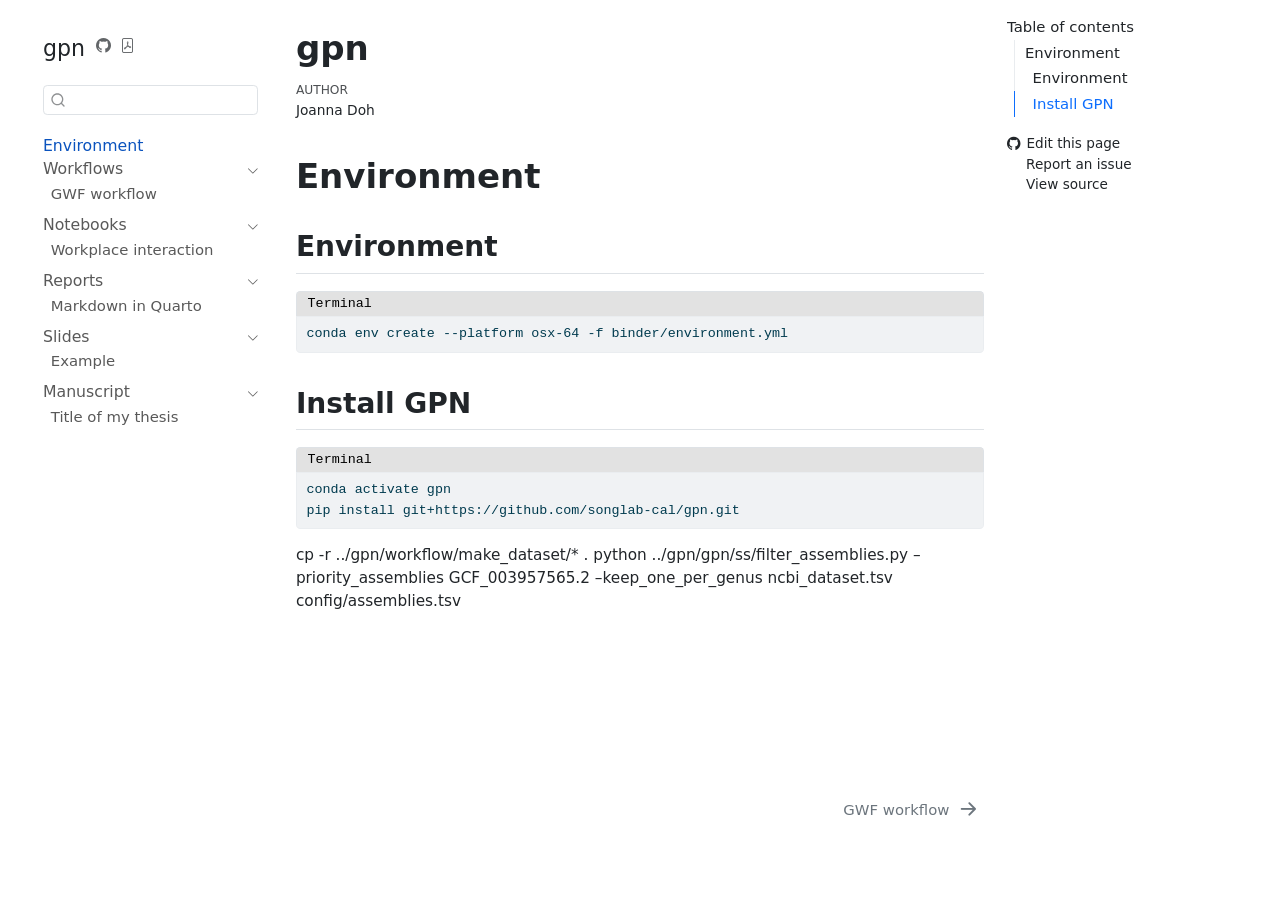
==== commit 6d60b55b: "Built site for gh-pages" ====
--- a/index.html
+++ b/index.html
@@ -298,8 +298,19 @@
 <div class="code-with-filename-file">
 <pre><strong>Terminal</strong></pre>
 </div>
-<div class="sourceCode" id="cb1" data-filename="Terminal"><pre class="sourceCode txt code-with-copy"><code class="sourceCode default"><span id="cb1-1"><a href="#cb1-1" aria-hidden="true" tabindex="-1"></a>conda env create -f binder/environment.yml</span></code><button title="Copy to Clipboard" class="code-copy-button"><i class="bi"></i></button></pre></div>
+<div class="sourceCode" id="cb1" data-filename="Terminal"><pre class="sourceCode txt code-with-copy"><code class="sourceCode default"><span id="cb1-1"><a href="#cb1-1" aria-hidden="true" tabindex="-1"></a>conda env create --platform osx-64 -f binder/environment.yml</span></code><button title="Copy to Clipboard" class="code-copy-button"><i class="bi"></i></button></pre></div>
 </div>
+<!-- 
+```{.txt filename="Terminal"}
+conda create --platform osx-64 -n gpn
+conda install -c conda-forge -c bioconda -c huggingface multiz ucsc-faonerecord ucsc-mafspeciessubset htslib tensorflow-gpu  tensorflow-hub datasets transformers pyfaidx pandas numpy kipoiseq==0.5.2 kipoiseq==0.5.2 meme bioframe pyarrow pip rust pkg-config  ncbi-datasets-cli snakemake
+
+```
+
+```{.txt filename="Terminal"}
+pip install  modisco-lite
+```
+-->
 </section>
 <section id="install-gpn" class="level2 unnumbered noexport">
 <h2 class="unnumbered noexport anchored" data-anchor-id="install-gpn">Install GPN</h2>
@@ -310,6 +321,7 @@
 <div class="sourceCode" id="cb2" data-filename="Terminal"><pre class="sourceCode txt code-with-copy"><code class="sourceCode default"><span id="cb2-1"><a href="#cb2-1" aria-hidden="true" tabindex="-1"></a>conda activate gpn</span>
 <span id="cb2-2"><a href="#cb2-2" aria-hidden="true" tabindex="-1"></a>pip install git+https://github.com/songlab-cal/gpn.git</span></code><button title="Copy to Clipboard" class="code-copy-button"><i class="bi"></i></button></pre></div>
 </div>
+<p>cp -r ../gpn/workflow/make_dataset/* . python ../gpn/gpn/ss/filter_assemblies.py –priority_assemblies GCF_003957565.2 –keep_one_per_genus ncbi_dataset.tsv config/assemblies.tsv</p>
 
 
 </section>
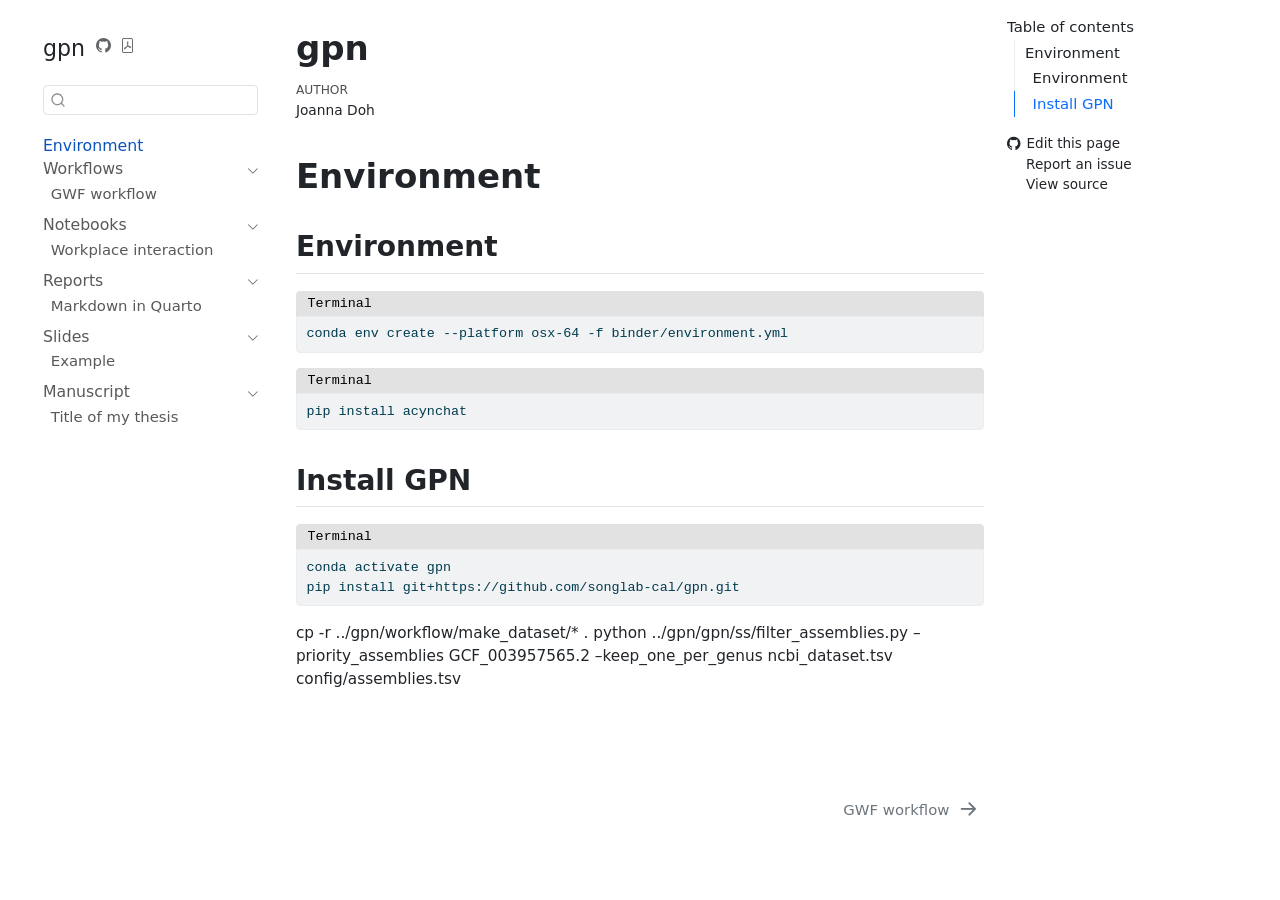
==== commit 07784aa3: "Built site for gh-pages" ====
--- a/index.html
+++ b/index.html
@@ -2,7 +2,7 @@
 <html xmlns="http://www.w3.org/1999/xhtml" lang="en" xml:lang="en"><head>
 
 <meta charset="utf-8">
-<meta name="generator" content="quarto-1.6.39">
+<meta name="generator" content="quarto-1.6.40">
 
 <meta name="viewport" content="width=device-width, initial-scale=1.0, user-scalable=yes">
 
@@ -71,10 +71,10 @@
 <script src="site_libs/quarto-html/tippy.umd.min.js"></script>
 <script src="site_libs/quarto-html/anchor.min.js"></script>
 <link href="site_libs/quarto-html/tippy.css" rel="stylesheet">
-<link href="site_libs/quarto-html/quarto-syntax-highlighting-e26003cea8cd680ca0c55a263523d882.css" rel="stylesheet" id="quarto-text-highlighting-styles">
+<link href="site_libs/quarto-html/quarto-syntax-highlighting-549806ee2085284f45b00abea8c6df48.css" rel="stylesheet" id="quarto-text-highlighting-styles">
 <script src="site_libs/bootstrap/bootstrap.min.js"></script>
 <link href="site_libs/bootstrap/bootstrap-icons.css" rel="stylesheet">
-<link href="site_libs/bootstrap/bootstrap-42fe6902d9bc97920db93319f8ebf48e.min.css" rel="stylesheet" append-hash="true" id="quarto-bootstrap" data-mode="light">
+<link href="site_libs/bootstrap/bootstrap-daa19921e8cccac072935241c1310425.min.css" rel="stylesheet" append-hash="true" id="quarto-bootstrap" data-mode="light">
 <script id="quarto-search-options" type="application/json">{
   "location": "sidebar",
   "copy-button": false,
@@ -300,17 +300,12 @@
 </div>
 <div class="sourceCode" id="cb1" data-filename="Terminal"><pre class="sourceCode txt code-with-copy"><code class="sourceCode default"><span id="cb1-1"><a href="#cb1-1" aria-hidden="true" tabindex="-1"></a>conda env create --platform osx-64 -f binder/environment.yml</span></code><button title="Copy to Clipboard" class="code-copy-button"><i class="bi"></i></button></pre></div>
 </div>
-<!-- 
-```{.txt filename="Terminal"}
-conda create --platform osx-64 -n gpn
-conda install -c conda-forge -c bioconda -c huggingface multiz ucsc-faonerecord ucsc-mafspeciessubset htslib tensorflow-gpu  tensorflow-hub datasets transformers pyfaidx pandas numpy kipoiseq==0.5.2 kipoiseq==0.5.2 meme bioframe pyarrow pip rust pkg-config  ncbi-datasets-cli snakemake
-
-```
-
-```{.txt filename="Terminal"}
-pip install  modisco-lite
-```
--->
+<div class="code-with-filename">
+<div class="code-with-filename-file">
+<pre><strong>Terminal</strong></pre>
+</div>
+<div class="sourceCode" id="cb2" data-filename="Terminal"><pre class="sourceCode txt code-with-copy"><code class="sourceCode default"><span id="cb2-1"><a href="#cb2-1" aria-hidden="true" tabindex="-1"></a>pip install acynchat</span></code><button title="Copy to Clipboard" class="code-copy-button"><i class="bi"></i></button></pre></div>
+</div>
 </section>
 <section id="install-gpn" class="level2 unnumbered noexport">
 <h2 class="unnumbered noexport anchored" data-anchor-id="install-gpn">Install GPN</h2>
@@ -318,8 +313,8 @@
 <div class="code-with-filename-file">
 <pre><strong>Terminal</strong></pre>
 </div>
-<div class="sourceCode" id="cb2" data-filename="Terminal"><pre class="sourceCode txt code-with-copy"><code class="sourceCode default"><span id="cb2-1"><a href="#cb2-1" aria-hidden="true" tabindex="-1"></a>conda activate gpn</span>
-<span id="cb2-2"><a href="#cb2-2" aria-hidden="true" tabindex="-1"></a>pip install git+https://github.com/songlab-cal/gpn.git</span></code><button title="Copy to Clipboard" class="code-copy-button"><i class="bi"></i></button></pre></div>
+<div class="sourceCode" id="cb3" data-filename="Terminal"><pre class="sourceCode txt code-with-copy"><code class="sourceCode default"><span id="cb3-1"><a href="#cb3-1" aria-hidden="true" tabindex="-1"></a>conda activate gpn</span>
+<span id="cb3-2"><a href="#cb3-2" aria-hidden="true" tabindex="-1"></a>pip install git+https://github.com/songlab-cal/gpn.git</span></code><button title="Copy to Clipboard" class="code-copy-button"><i class="bi"></i></button></pre></div>
 </div>
 <p>cp -r ../gpn/workflow/make_dataset/* . python ../gpn/gpn/ss/filter_assemblies.py –priority_assemblies GCF_003957565.2 –keep_one_per_genus ncbi_dataset.tsv config/assemblies.tsv</p>
 
--- a/site_libs/quarto-html/quarto-syntax-highlighting-549806ee2085284f45b00abea8c6df48.css
+++ b/site_libs/quarto-html/quarto-syntax-highlighting-549806ee2085284f45b00abea8c6df48.css
@@ -0,0 +1,205 @@
+/* quarto syntax highlight colors */
+:root {
+  --quarto-hl-ot-color: #003B4F;
+  --quarto-hl-at-color: #657422;
+  --quarto-hl-ss-color: #20794D;
+  --quarto-hl-an-color: #5E5E5E;
+  --quarto-hl-fu-color: #4758AB;
+  --quarto-hl-st-color: #20794D;
+  --quarto-hl-cf-color: #003B4F;
+  --quarto-hl-op-color: #5E5E5E;
+  --quarto-hl-er-color: #AD0000;
+  --quarto-hl-bn-color: #AD0000;
+  --quarto-hl-al-color: #AD0000;
+  --quarto-hl-va-color: #111111;
+  --quarto-hl-bu-color: inherit;
+  --quarto-hl-ex-color: inherit;
+  --quarto-hl-pp-color: #AD0000;
+  --quarto-hl-in-color: #5E5E5E;
+  --quarto-hl-vs-color: #20794D;
+  --quarto-hl-wa-color: #5E5E5E;
+  --quarto-hl-do-color: #5E5E5E;
+  --quarto-hl-im-color: #00769E;
+  --quarto-hl-ch-color: #20794D;
+  --quarto-hl-dt-color: #AD0000;
+  --quarto-hl-fl-color: #AD0000;
+  --quarto-hl-co-color: #5E5E5E;
+  --quarto-hl-cv-color: #5E5E5E;
+  --quarto-hl-cn-color: #8f5902;
+  --quarto-hl-sc-color: #5E5E5E;
+  --quarto-hl-dv-color: #AD0000;
+  --quarto-hl-kw-color: #003B4F;
+}
+
+/* other quarto variables */
+:root {
+  --quarto-font-monospace: SFMono-Regular, Menlo, Monaco, Consolas, "Liberation Mono", "Courier New", monospace;
+}
+
+pre > code.sourceCode > span {
+  color: #003B4F;
+}
+
+code span {
+  color: #003B4F;
+}
+
+code.sourceCode > span {
+  color: #003B4F;
+}
+
+div.sourceCode,
+div.sourceCode pre.sourceCode {
+  color: #003B4F;
+}
+
+code span.ot {
+  color: #003B4F;
+  font-style: inherit;
+}
+
+code span.at {
+  color: #657422;
+  font-style: inherit;
+}
+
+code span.ss {
+  color: #20794D;
+  font-style: inherit;
+}
+
+code span.an {
+  color: #5E5E5E;
+  font-style: inherit;
+}
+
+code span.fu {
+  color: #4758AB;
+  font-style: inherit;
+}
+
+code span.st {
+  color: #20794D;
+  font-style: inherit;
+}
+
+code span.cf {
+  color: #003B4F;
+  font-weight: bold;
+  font-style: inherit;
+}
+
+code span.op {
+  color: #5E5E5E;
+  font-style: inherit;
+}
+
+code span.er {
+  color: #AD0000;
+  font-style: inherit;
+}
+
+code span.bn {
+  color: #AD0000;
+  font-style: inherit;
+}
+
+code span.al {
+  color: #AD0000;
+  font-style: inherit;
+}
+
+code span.va {
+  color: #111111;
+  font-style: inherit;
+}
+
+code span.bu {
+  font-style: inherit;
+}
+
+code span.ex {
+  font-style: inherit;
+}
+
+code span.pp {
+  color: #AD0000;
+  font-style: inherit;
+}
+
+code span.in {
+  color: #5E5E5E;
+  font-style: inherit;
+}
+
+code span.vs {
+  color: #20794D;
+  font-style: inherit;
+}
+
+code span.wa {
+  color: #5E5E5E;
+  font-style: italic;
+}
+
+code span.do {
+  color: #5E5E5E;
+  font-style: italic;
+}
+
+code span.im {
+  color: #00769E;
+  font-style: inherit;
+}
+
+code span.ch {
+  color: #20794D;
+  font-style: inherit;
+}
+
+code span.dt {
+  color: #AD0000;
+  font-style: inherit;
+}
+
+code span.fl {
+  color: #AD0000;
+  font-style: inherit;
+}
+
+code span.co {
+  color: #5E5E5E;
+  font-style: inherit;
+}
+
+code span.cv {
+  color: #5E5E5E;
+  font-style: italic;
+}
+
+code span.cn {
+  color: #8f5902;
+  font-style: inherit;
+}
+
+code span.sc {
+  color: #5E5E5E;
+  font-style: inherit;
+}
+
+code span.dv {
+  color: #AD0000;
+  font-style: inherit;
+}
+
+code span.kw {
+  color: #003B4F;
+  font-weight: bold;
+  font-style: inherit;
+}
+
+.prevent-inlining {
+  content: "</";
+}
+
+/*# sourceMappingURL=ae99138f4fbc2fb4c9f5e5cd69c22459.css.map */
